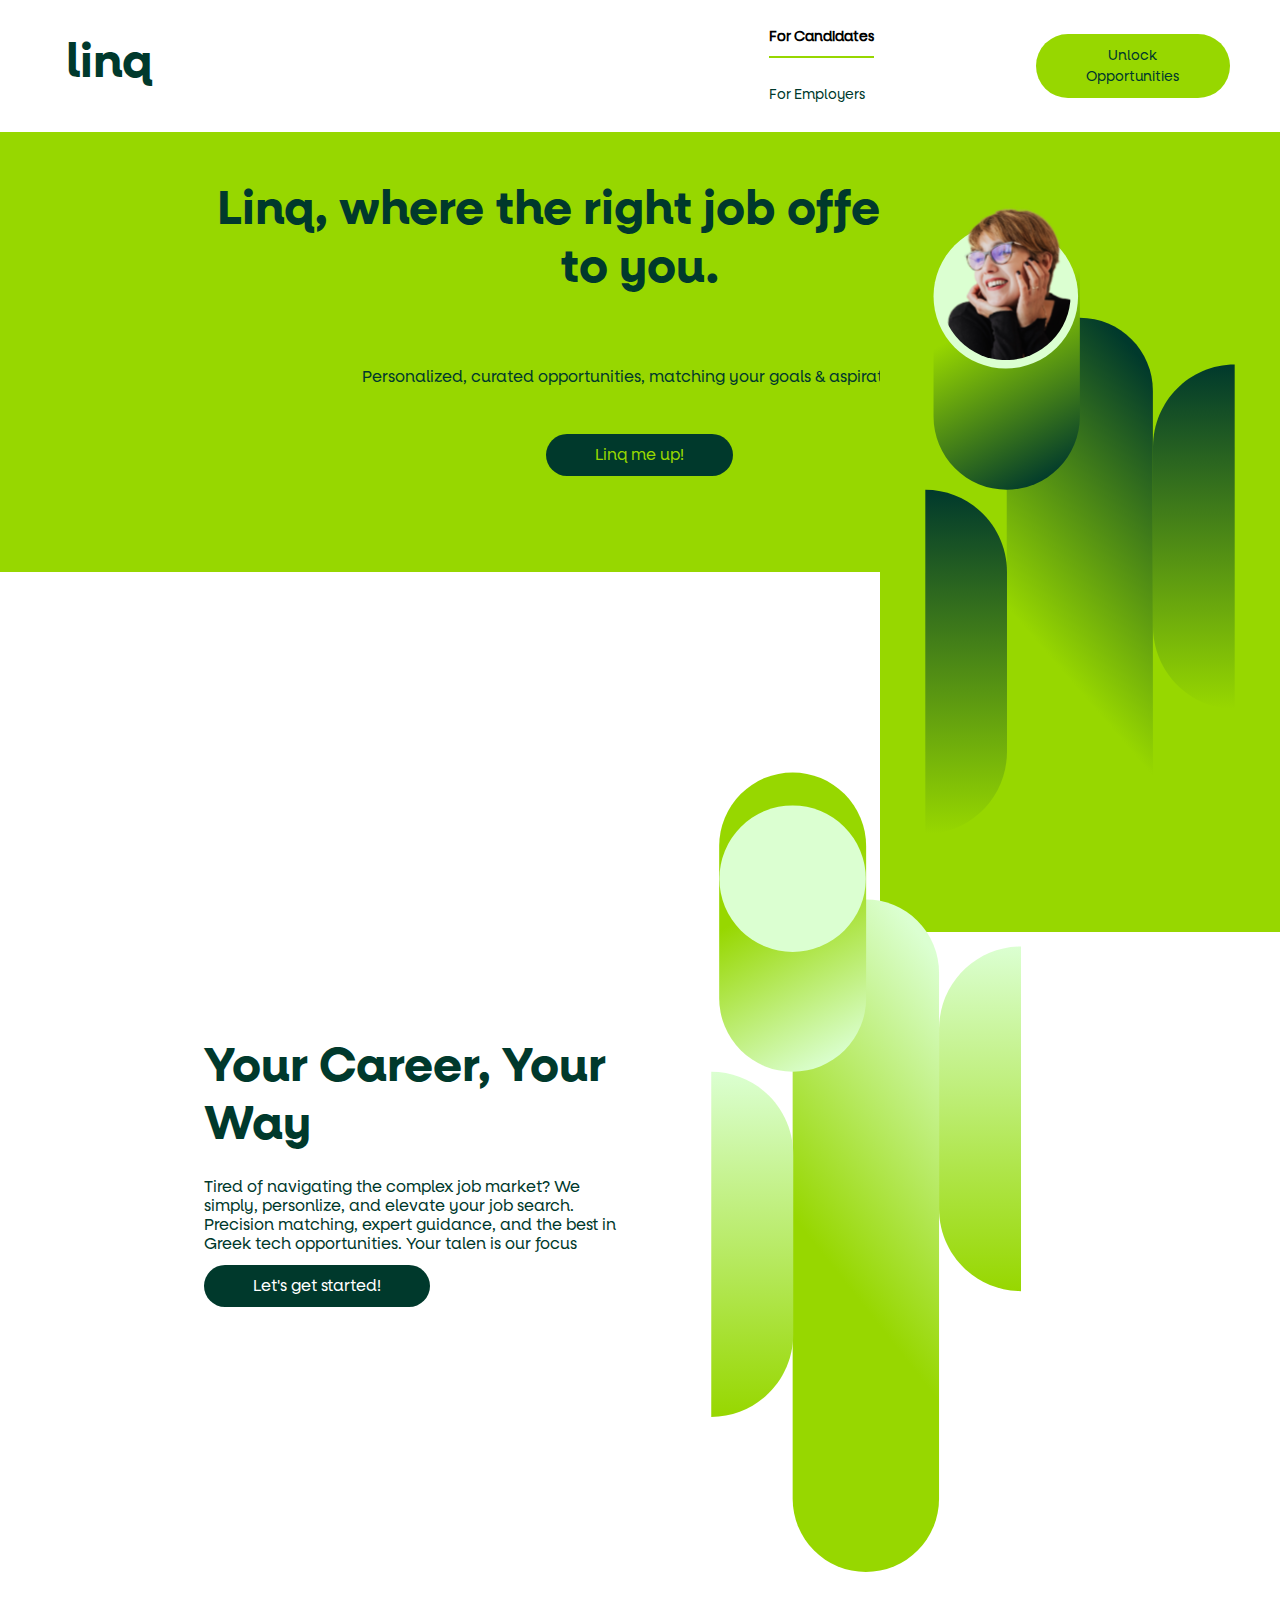
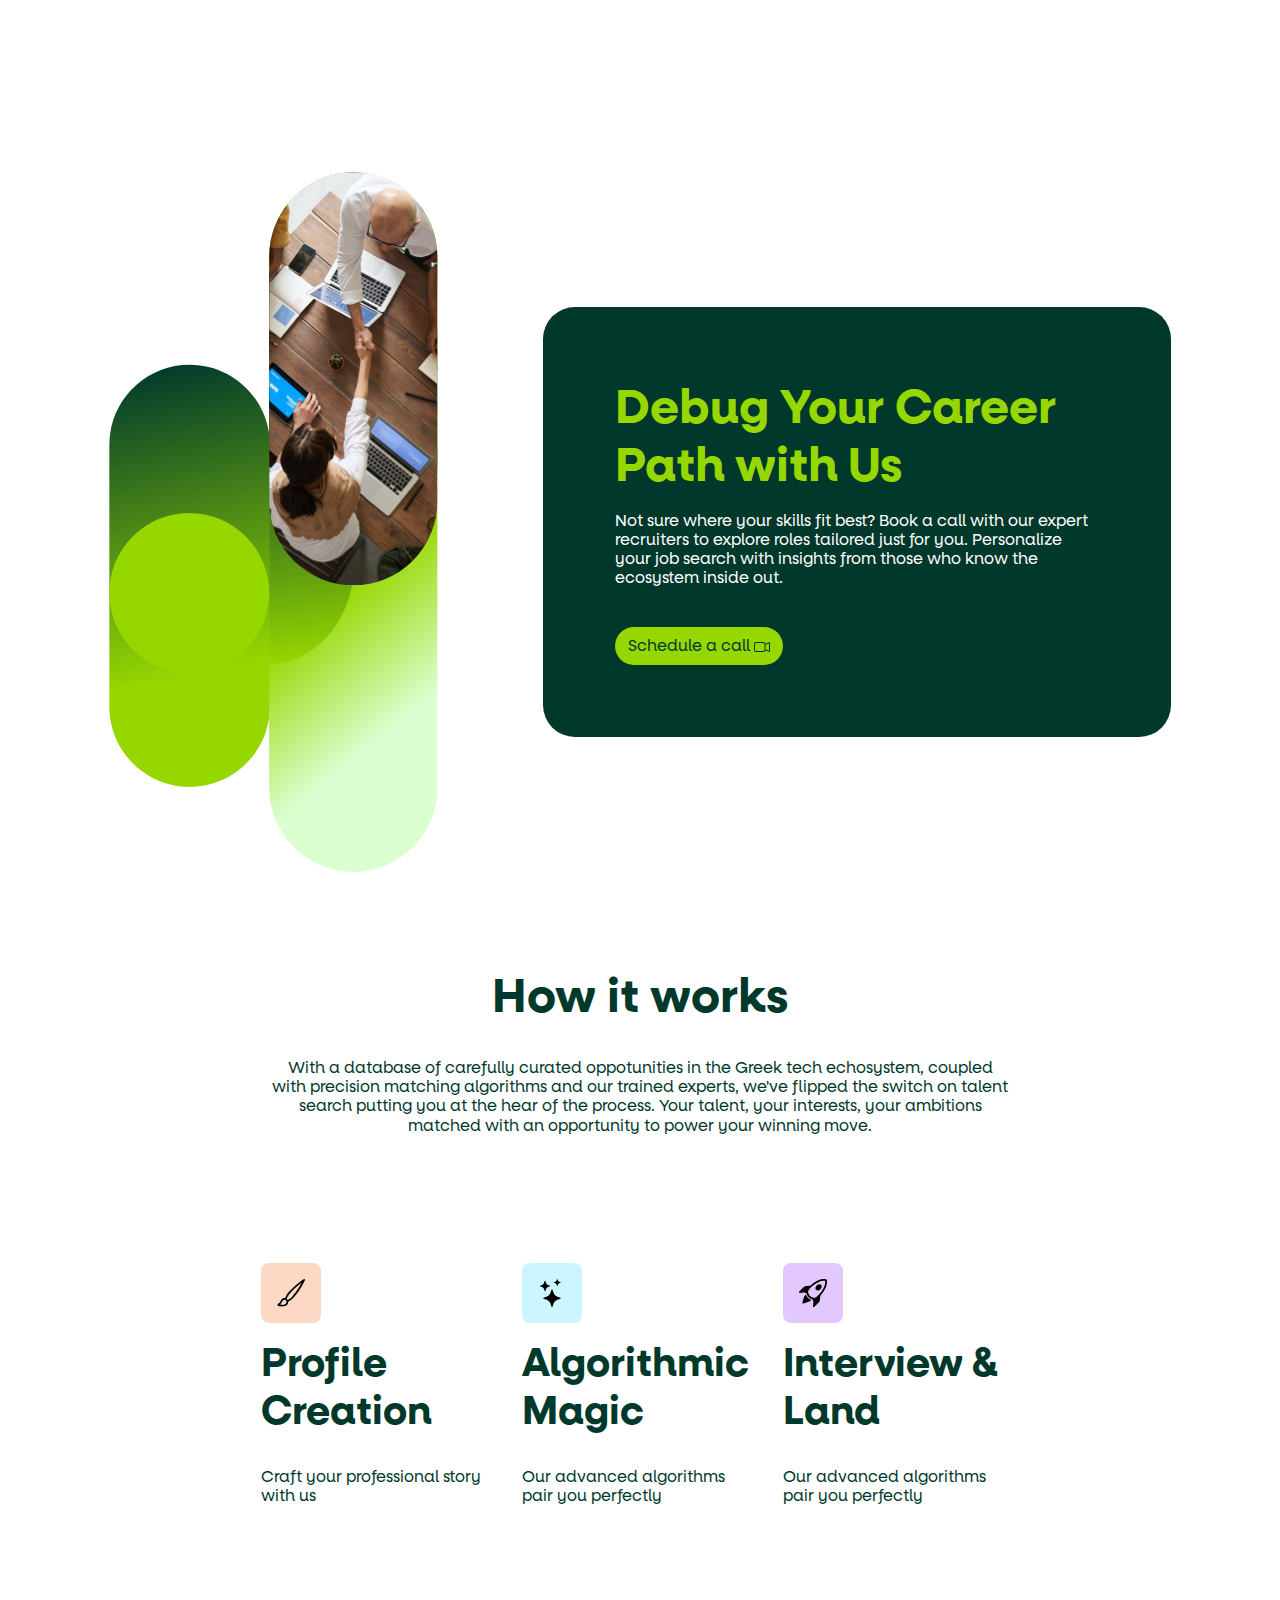
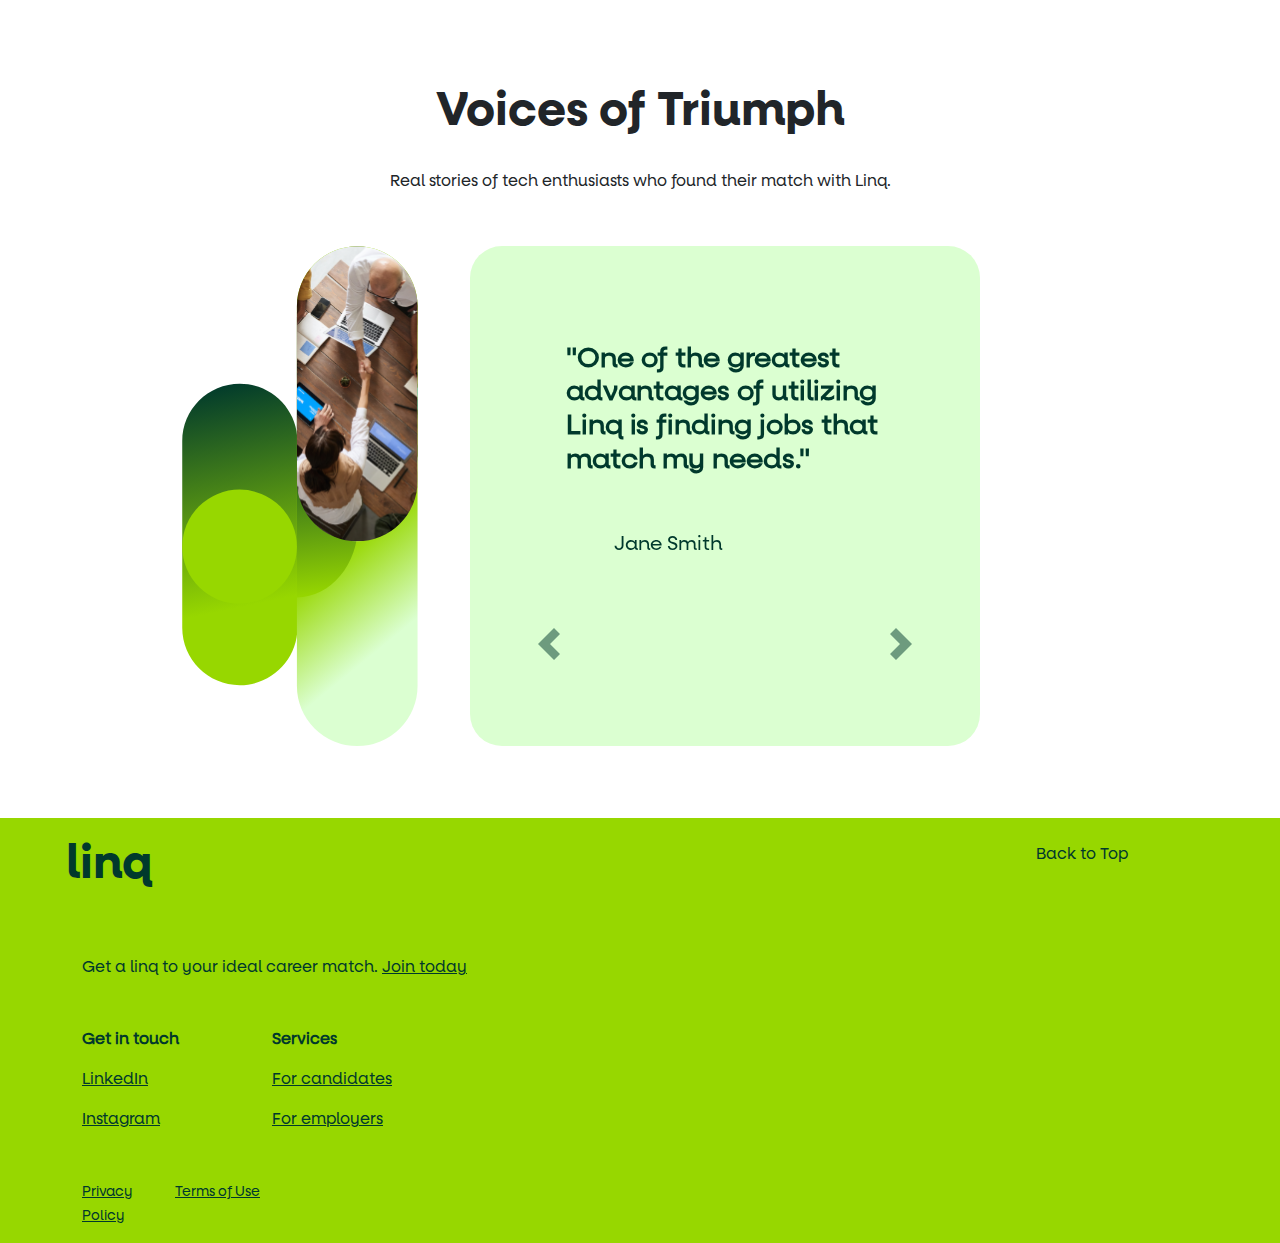
==== index.html @ 7b468438 "initial commit" ====
<!DOCTYPE html>
<html lang="en">

<head>
    <meta charset="UTF-8">
    <meta name="viewport" content="width=device-width, initial-scale=1.0">
    <meta http-equiv="X-UA-Compatible" content="ie=edge">
    <meta name="Description" content="The linq landing page." />
    <link href="https://cdn.jsdelivr.net/npm/bootstrap@5.3.3/dist/css/bootstrap.min.css" rel="stylesheet"
        integrity="sha384-QWTKZyjpPEjISv5WaRU9OFeRpok6YctnYmDr5pNlyT2bRjXh0JMhjY6hW+ALEwIH" crossorigin="anonymous">
    <link rel="stylesheet" href="candidates.css">
    <title>Welcome to linq</title>
</head>

<body>
    <!-- HEADER -->
    <div class="header bg-white" id="header">
        <div class="row pt-3 pb-3 justify-content-evenly align-items-center">
            <div class="col-md-6 col-lg-6 ms-3">
                <h2>linq</h2>
            </div>
            <div class="col-md-3 col-lg-2 fw-light">
                <ul class="nav nav-underline">
                    <li class="nav-item">
                        <a class="nav-link active" href="index.html">
                            <small>For Candidates</small>
                        </a>
                    </li>
                    <li class="nav-item">
                        <a class="nav-link" href="employers.html">
                            <small>For Employers</small>
                        </a>
                    </li>
                </ul>
            </div>
            <div class="col-md-3 col-lg-2 ">
                <button type="button" class="btn btn-sm  border-3 rounded-5 px-4 py-2" id="unlockOpBtn">Unlock
                    Opportunities</button>
            </div>
        </div>
    </div>
    <!-- MAIN CONTENT -->
    <!-- 1ST SECTION -->
    <div id="firstSection" style="position: relative;">
        <div id="firstIcon">
            <img src="assets/svg/contact_form_design.svg" style="height: 800px; width: 400px; background-color: #97d700; position:absolute; right: 0px;" alt="img">
        </div>
        <div class="row text-center justify-content-center">
            <div class=" col-md-8 col-lg-8 rounded-3 pb-3 pt-5 text-wrap">
                <h1 class="display-5 fw-bold">Linq, where the right job offers come to you.</h1>
            </div>
        </div>
        <div class="row text-center justify-content-center"">
            <div class=" col-md-8 col-lg-8 pt-5 text-wrap">
            <h5 class="text-sm fw-light fs-6 pb-3">Personalized, curated opportunities, matching your goals &
                aspirations.
            </h5>
        </div>
    </div>
    <div class="row text-center justify-content-center">
        <div class="col-md-2 col-lg-2 mt-4 pb-5 mb-5 text-wrap">
            <button class="btn rounded-5 px-5 py-2 text-center " id="linqUpBtn">Linq me up!</button>
        </div>
    </div>
    </div>

    <!-- 2ND SECTION -->
    <div id="secondSection">
        <div class="row" style="align-items: center;">
            <div class="col-6 justify-content-center text-wrap p-3" style="color: #00392c;">
                <h1 class="display-5 pb-3" id="title">
                    Your Career, Your Way
                </h1>
                <h5 class="fw-light fs-6 pb-1">
                    Tired of navigating the complex job market?
                    We simply, personlize, and elevate your job search.
                    Precision matching, expert guidance, and the best in Greek tech opportunities.
                    Your talen is our focus
                </h5>
                <button class="btn rounded-5 text-center px-5 py-2" id="getStart">Let's get started!</button>
            </div>
            <div class="col-6 text-center">
                <img src="./assets/svg/services_rectangle_design.svg"
                    style="height: 800px; width: auto; transform: rotate(180deg);" alt="">
            </div>
        </div>
    </div>

    <!-- 3RD SECTION -->
    <!-- Debug Your Career Path with Us -->
    <!-- small text -->
    <!-- button -->
    <div class="row pb-5" style="flex-direction:row; justify-content:space-evenly; align-items: center;">
        <div class="col-3">
            <img src="./assets/svg/rectangle_ellipse_with_image.svg" alt="" style="height: 700px; width: auto;">
        </div>
        <div class="col-6">
            <div class="container rounded-5 p-4 fw-bold" style="background-color: #00392c;">
                <h2 class="display-5 pt-5 pe-5 ps-5" style="color:#97d700">Debug Your Career Path with Us</h2>
                <h5 class="pt-2 px-5 pb-4 fw-light fs-6" style="color: white;">Not sure where your skills fit best? Book
                    a call with our expert recruiters to explore roles tailored just for you. Personalize your job
                    search with insights from those who know the ecosystem inside out.</h5>
                <div class="pt-2 pe-5 ps-5 pb-5">
                    <button class="btn rounded-5 text-center" id="unlockOpBtn">Schedule a call <svg
                            xmlns="http://www.w3.org/2000/svg" width="16" height="16" fill="currentColor"
                            class="bi bi-camera-video" viewBox="0 0 16 16">
                            <path fill-rule="evenodd"
                                d="M0 5a2 2 0 0 1 2-2h7.5a2 2 0 0 1 1.983 1.738l3.11-1.382A1 1 0 0 1 16 4.269v7.462a1 1 0 0 1-1.406.913l-3.111-1.382A2 2 0 0 1 9.5 13H2a2 2 0 0 1-2-2zm11.5 5.175 3.5 1.556V4.269l-3.5 1.556zM2 4a1 1 0 0 0-1 1v6a1 1 0 0 0 1 1h7.5a1 1 0 0 0 1-1V5a1 1 0 0 0-1-1z" />
                        </svg>
                    </button>
                </div>
            </div>
        </div>
    </div>

    <!-- 4TH SECTION -->
    <!-- How it works -->
    <div class="row text-center justify-content-center pt-5" style="color: #00392c;">
        <div class="col-7">
            <h1 class="display-5 fw-bold">How it works</h1>
            <h5 class="fw-light fs-6 pt-4 pb-4">
                With a database of carefully curated oppotunities in the Greek tech echosystem, coupled with precision
                matching algorithms and our trained experts, we've flipped the switch on talent search putting you at
                the hear of the process. Your talent, your interests, your ambitions matched with an opportunity to
                power your winning move.
            </h5>
        </div>
    </div>

    <div class="container" style="color: #00392c;">
        <div class="row text-start justify-content-center p-5">
            <div class="col-3 py-5">
                <!-- Profile Creation -->
                <img src="./assets/svg/brush.svg"
                    style="background-color: #FCD8C5; color: #00392c; height: 60px; width: auto;" class="rounded-3 p-3">
                <h1 class="display-6 pt-3">Profile Creation</h1>
                <!-- small text -->
                <h5 class="fw-light fs-6 pt-4 pb-4">
                    Craft your professional story with us
                </h5>
            </div>
            <div class="col-3 py-5">
                <img src="./assets/svg/stars.svg"
                    style="background-color: #CCF6FF; color: #00392c; height: 60px; width: auto;" class="rounded-3 p-3">
                <h1 class="display-6 pt-3">Algorithmic Magic</h1>
                <!-- small text -->
                <h5 class="fw-light fs-6 pt-4 pb-4">
                    Our advanced algorithms pair you perfectly
                </h5>
            </div>
            <div class="col-3 py-5">
                <img src="./assets/svg/rocket-takeoff.svg"
                    style="background-color: #E3C8FF; color: #00392c; height: 60px; width: auto;" class="rounded-3 p-3">
                <h1 class="display-6 pt-3">Interview & Land</h1>
                <!-- small text -->
                <h5 class="fw-light fs-6 pt-4 pb-4">
                    Our advanced algorithms pair you perfectly
                </h5>
            </div>
        </div>
    </div>


    <!-- 5TH SECTION -->
    <div class="container p-5"
        style="flex-direction:row; justify-content:space-evenly; align-items: center; text-align: center;">
        <div class="row">
            <h1 class="display-5 fw-bold">Voices of Triumph</h1>
            <h5 class="fw-light fs-6 p-4 pb-4">
                Real stories of tech enthusiasts who found their match with Linq.
            </h5>
        </div>
        <div class="row p-4">
            <div class="col-4">
                <img src="./assets/svg/rectangle_ellipse_with_image.svg" alt="" style="height: 500px; width: auto;">
            </div>
            <div class="col-6 rounded-5 p-5" style="background-color:#DBFFD1; color: #00392c;">
                <div class="carousel slide" id="#testimonials" style="text-align: initial;">
                    <div class="carousel-inner">
                        <div class="carousel-item active p-5">
                            <!-- testimonial text #1 -->
                            <h3 class="fw-bold">"One of the greatest advantages of utilizing Linq is finding jobs that
                                match my needs."</h3>
                            <h5 class="p-5">Jane Smith</h5>
                        </div>
                        <div class="carousel-item p-5">
                            <!-- testimonial text #2 -->
                            <h3>" Lorem ipsum dolor sit amet consectetur adipisicing elit."</h3>
                            <h5 class="p-5">Christine Tzani</h5>
                        </div>
                    </div>
                    <button class="carousel-control-prev" type="button" data-bs-target="#testimonials"
                        data-bs-slide="prev">
                        <span class="carousel-control-prev-icon" aria-hidden="true"></span>
                        <span class="visually-hidden">Previous</span>
                    </button>
                    <button class="carousel-control-next" type="button" data-bs-target="#testimonials"
                        data-bs-slide="next">
                        <span class="carousel-control-next-icon" aria-hidden="true"></span>
                        <span class="visually-hidden">Next</span>
                    </button>
                </div>
            </div>
        </div>
    </div>

    <!-- FOOTER -->
    <!-- NAV FOOTER?? -->
    <!-- <div class="footer" id="footer" style="color: #00392c; background-color: #97d700;">
        <div class="row pt-3 pb-3 justify-content-evenly align-items-center">
            <div class="col-md-6 col-lg-6 ms-3">
                <h2>linq</h2>
            </div>
            <div class="col">
                <a href="index.html">Back to Top</a>
            </div>
        </div>
    </div> -->

    <div class="footer" id="footer">

        <div class="row pt-3 pb-3 justify-content-around">
            <div class="col-md-6 col-lg-8 ms-3">
                <h2>linq</h2>
            </div>
            <div class="col-md-3 col-lg-2 fw-light">
                <ul class="nav nav-underline">
                    <li class="nav-item">
                        <a class="nav-link" href="index.html" id="footer">
                            <p>Back to Top</p>
                        </a>
                    </li>
                </ul>
            </div>
        </div>

        <div class="container pt-4" id="footer">

            <div class="row pt-3 pb-3 justify-content-start">
                <div class="col-lg-8">
                    <p> Get a linq to your ideal career match. <a href="#">Join today</a></p>
                </div>
            </div>

            <div class="row pt-3 pb-3 justify-content-start">
                <div class="col-2">
                    <p class="fw-bold">Get in touch</p>
                    <p><a href="https://gr.linkedin.com/company/collegelink">LinkedIn</a></p>
                    <p><a href="https://www.instagram.com/collegelink.gr/?hl=en">Instagram</a></p>
                </div>
                <div class="col-2">
                    <p class="fw-bold">Services</p>
                    <p><a href="index.html">For candidates</a></p>
                    <p><a href="employers.html">For employers</a></p>
                </div>
            </div>

            <div class="row pt-3 pb-3 gx-0 justify-content-start">
                <div class="col-1">
                    <small><a href="#">Privacy Policy</a></small>
                </div>
                <div class="col-1">
                    <small>
                        <a href="#">Terms of Use</a>
                    </small>
                </div>
            </div>
        </div>
        </footer>


        <script src="https://cdnjs.cloudflare.com/ajax/libs/popper.js/2.9.2/umd/popper.min.js"></script>
        <script src="https://cdnjs.cloudflare.com/ajax/libs/twitter-bootstrap/5.1.0/js/bootstrap.min.js"></script>
</body>

</html>
---- candidates.css ----
/* fonts */
@font-face {
  font-family: "Neulis Alt Bold";
  src: url(assets/fonts/Neulis/NeulisAlt-Bold.otf) format("opentype");
}

@font-face {
  font-family: "Neulis Alt Regular";
  src: url(assets/fonts/Neulis/NeulisAlt-Regular.otf) format("opentype");
}

body {
  font-family: Neulis Alt Regular;
}

/* nav link rulesets */
.nav-link {
  color: #00392c;
}

.nav-link:hover {
  color: #97d700;
}

#title {
  font-family: Neulis Alt Bold;
}

h1,
h2 {
  font-family: Neulis Alt Bold;
  font-size: 3rem;
}

.nav-link.active {
  border-bottom: 2px solid #97d700 !important;
}

/* header */
#header {
  color: #00392c;
}

#unlockOpBtn {
  background-color: #97d700;
  color: #00392c;
}

/* 1st section */
#firstSection {
  background-color: #97d700;
  color: #00392c;
}

#firstSection #firstIcon {
  display: flex;
  justify-content: flex-end;
}

#linqUpBtn {
  color: #97d700;
  background-color: #00392c;
}

/* 2nd section */
#secondSection {
  padding: 200px;
}

#getStart {
  color: white;
  background-color: #00392c;
}

/* 5th section */
.carousel-control-prev-icon {
  background-image: url("data:image/svg+xml;charset=utf8,%3Csvg xmlns='http://www.w3.org/2000/svg' fill='%2300392c' viewBox='0 0 8 8'%3E%3Cpath d='M5.25 0l-4 4 4 4 1.5-1.5-2.5-2.5 2.5-2.5-1.5-1.5z'/%3E%3C/svg%3E") !important;
  align-self: last baseline !important;
}

.carousel-control-next-icon {
  background-image: url("data:image/svg+xml;charset=utf8,%3Csvg xmlns='http://www.w3.org/2000/svg' fill='%2300392c' viewBox='0 0 8 8'%3E%3Cpath d='M2.75 0l-1.5 1.5 2.5 2.5-2.5 2.5 1.5 1.5 4-4-4-4z'/%3E%3C/svg%3E") !important;
  align-self: last baseline !important;
}

/* FOOTER */

#footer {
  color: #00392c;
  background-color: #97d700;

  a {
    color: #00392c;
  }
}
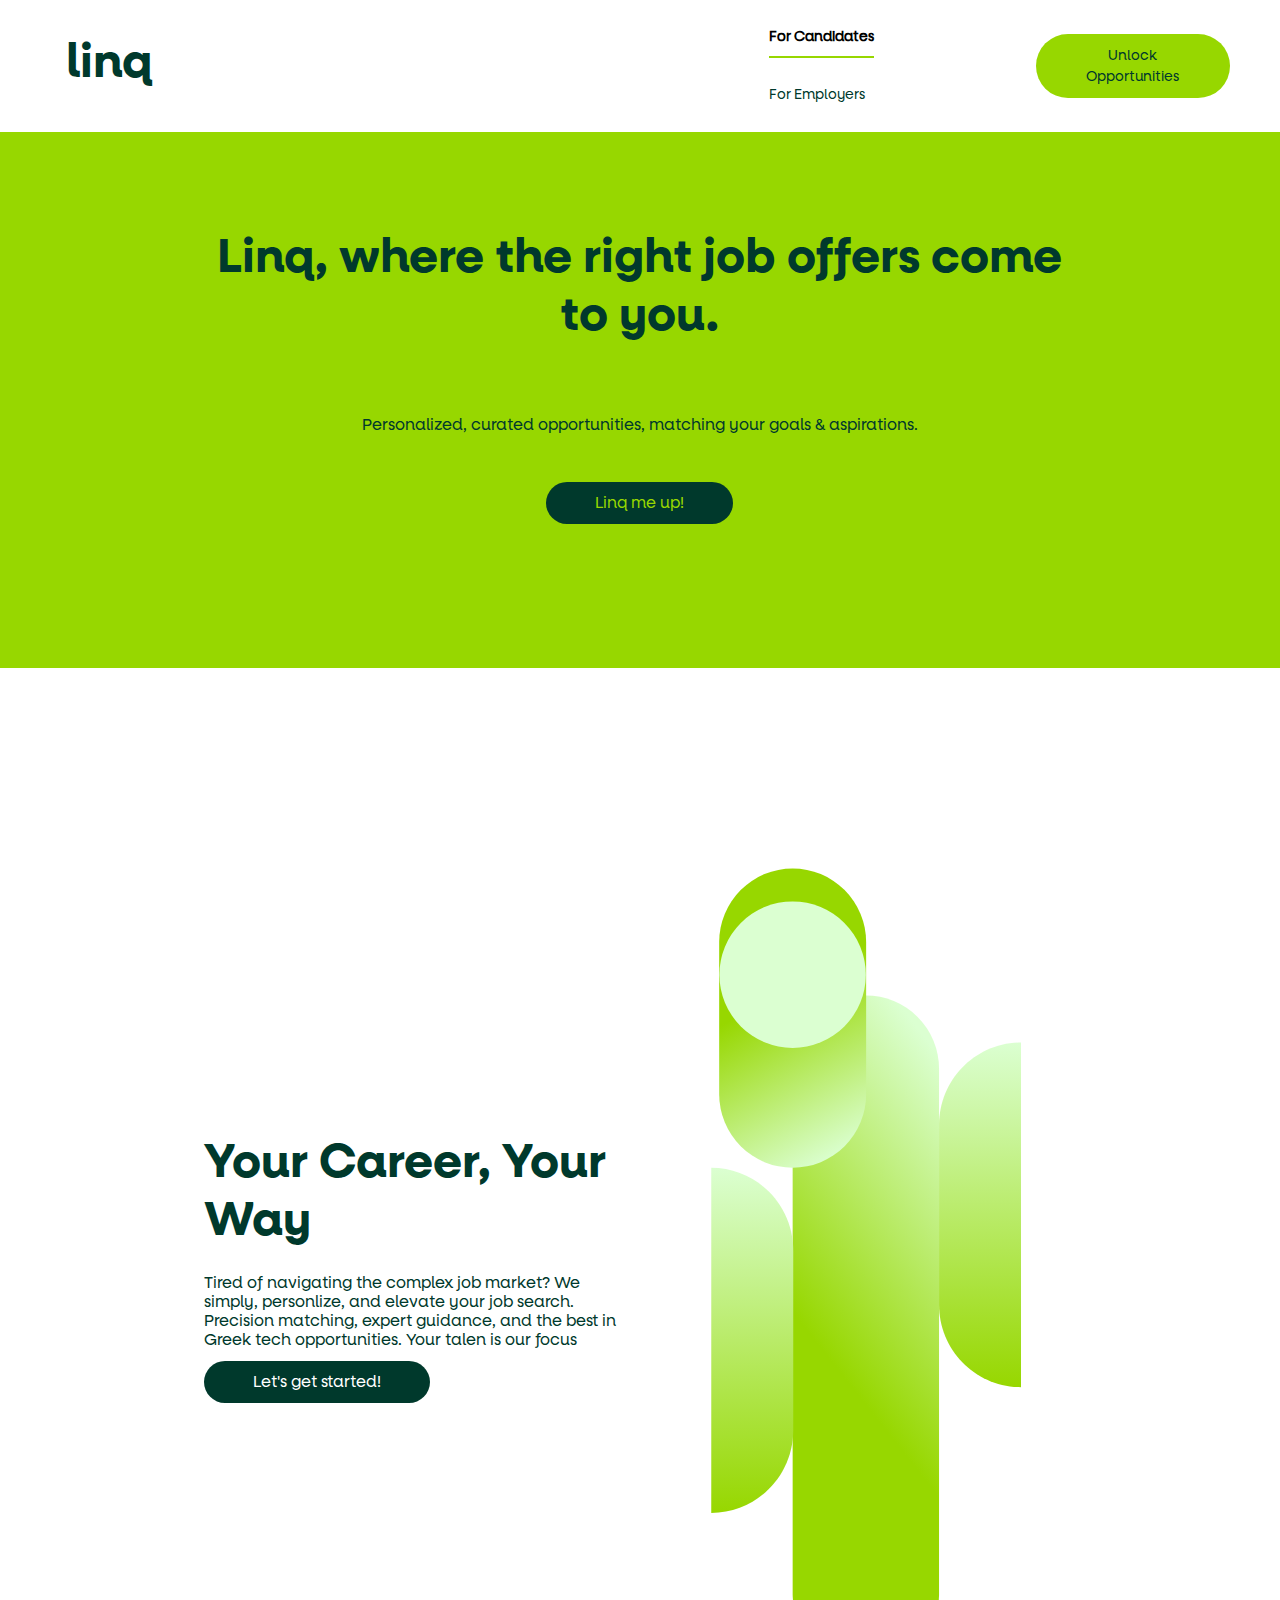
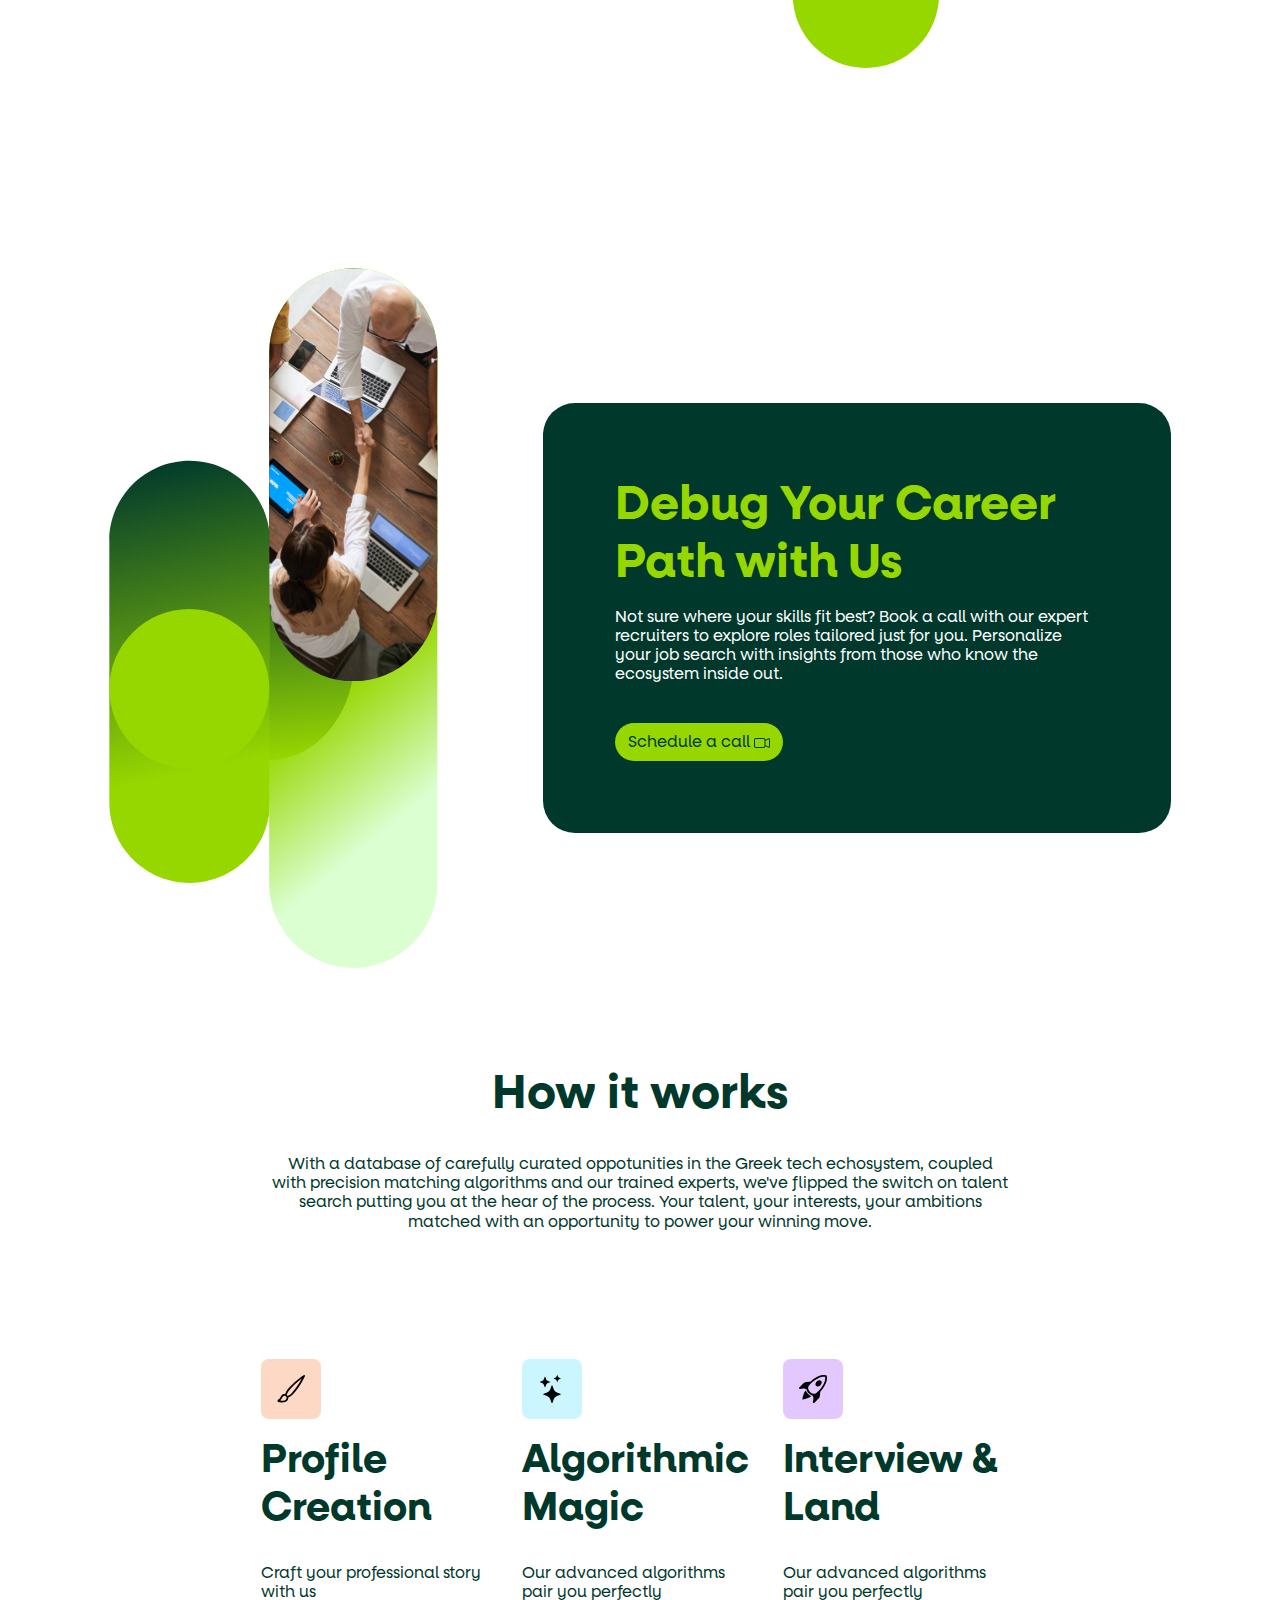
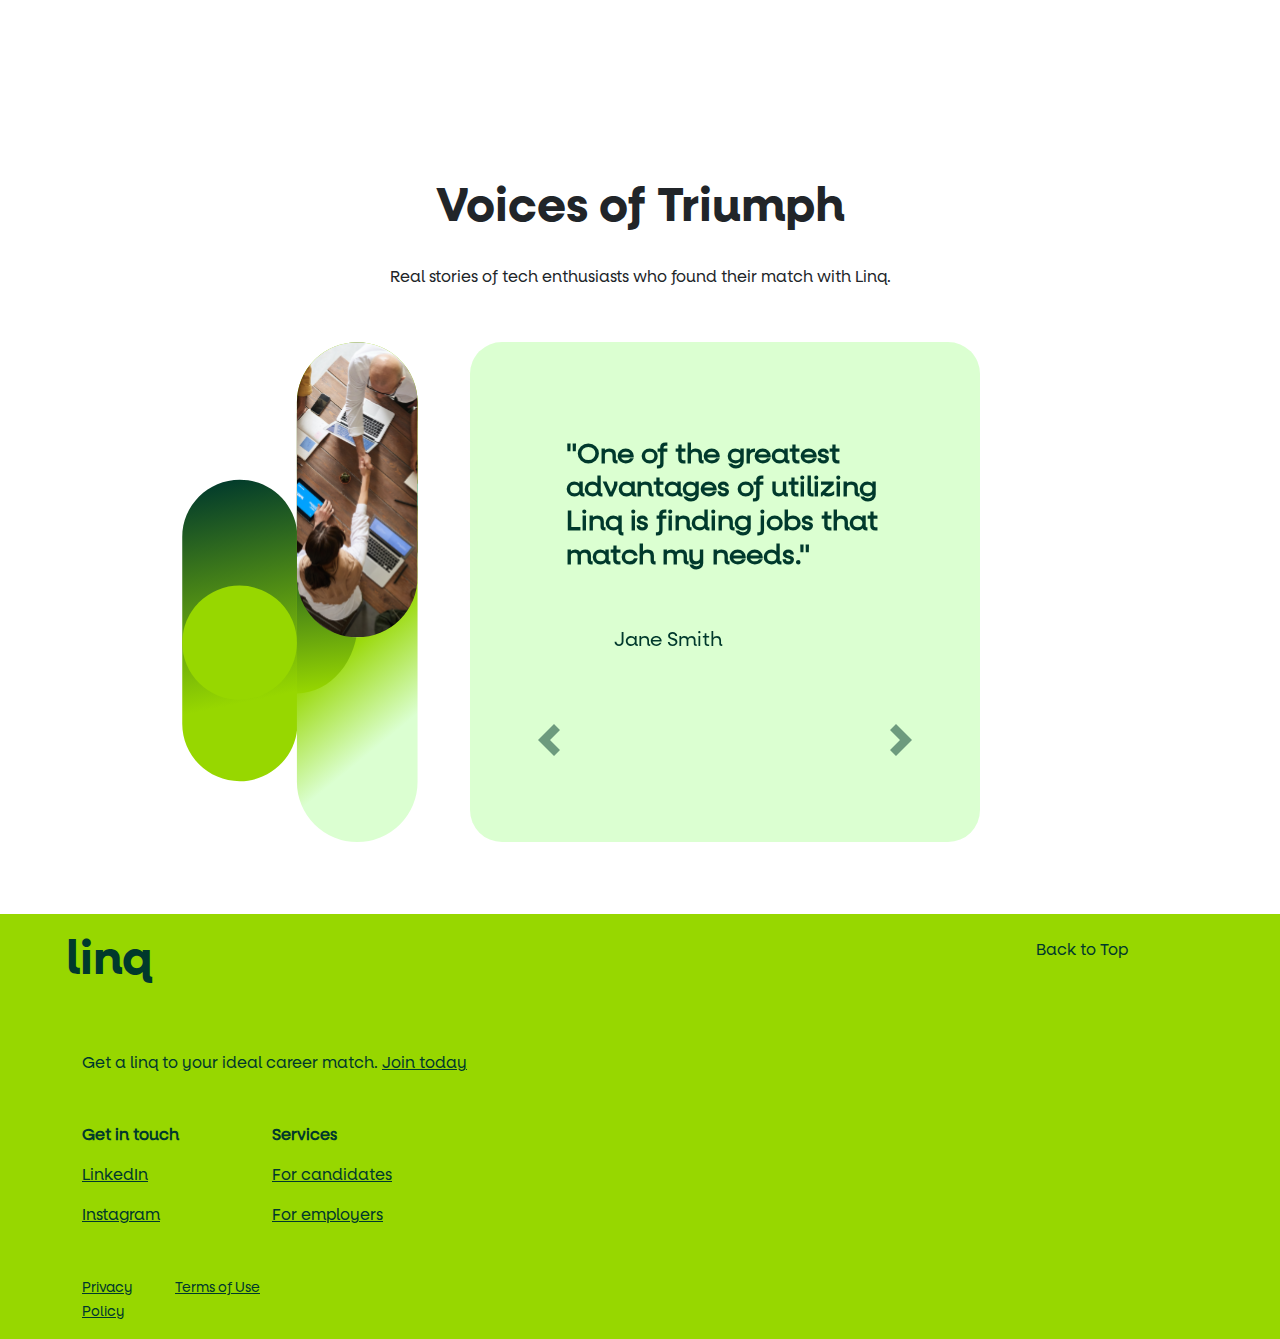
==== commit c77368fc: "'1st section'" ====
--- a/index.html
+++ b/index.html
@@ -41,10 +41,10 @@
     </div>
     <!-- MAIN CONTENT -->
     <!-- 1ST SECTION -->
-    <div id="firstSection" style="position: relative;">
-        <div id="firstIcon">
+    <div id="firstSection" class="py-5">
+        <!-- <div id="firstIcon">
             <img src="assets/svg/contact_form_design.svg" style="height: 800px; width: 400px; background-color: #97d700; position:absolute; right: 0px;" alt="img">
-        </div>
+        </div> -->
         <div class="row text-center justify-content-center">
             <div class=" col-md-8 col-lg-8 rounded-3 pb-3 pt-5 text-wrap">
                 <h1 class="display-5 fw-bold">Linq, where the right job offers come to you.</h1>
